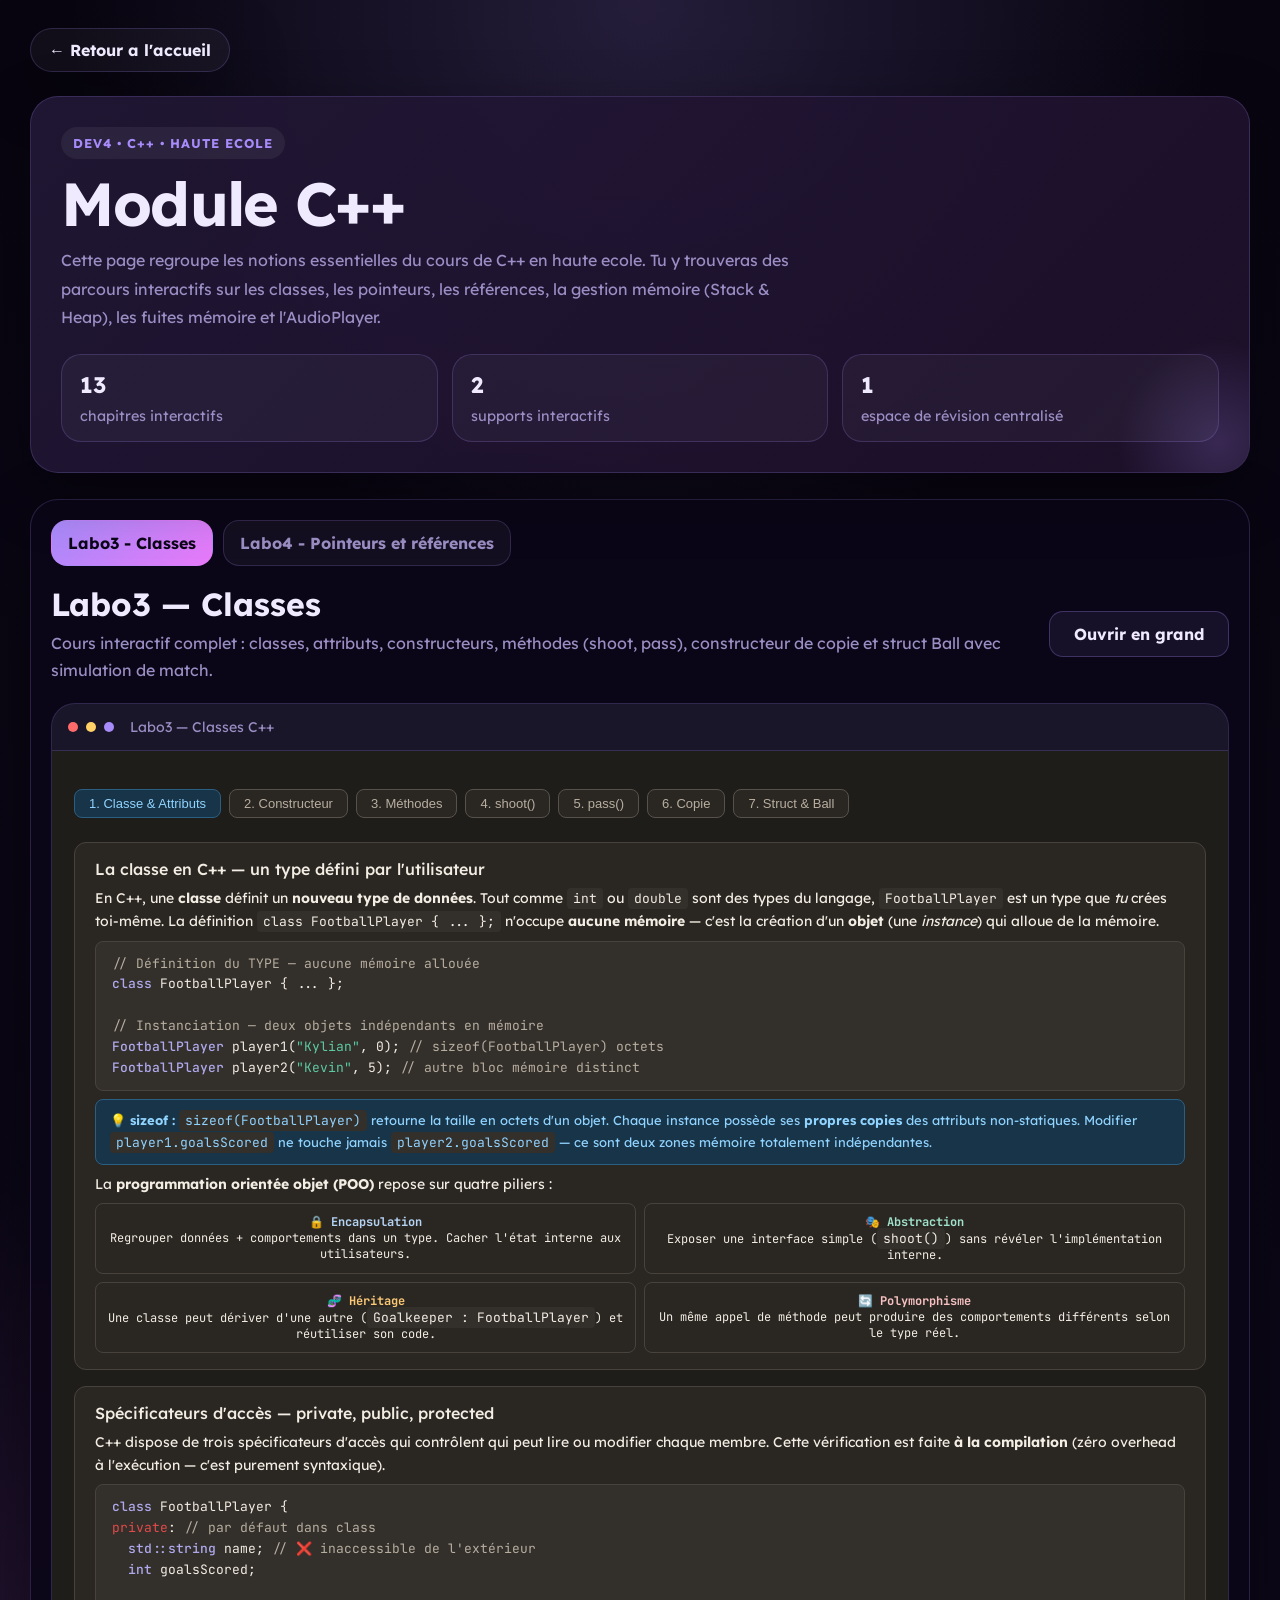
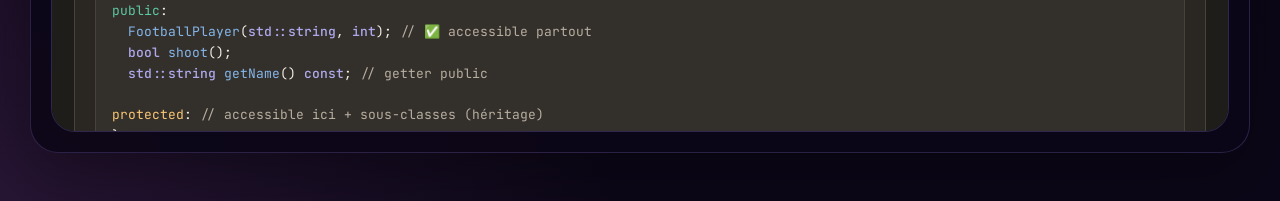
==== dev4/dev4.html @ a1382df2 "push" ====
<!doctype html>
<html lang="fr">
  <head>
    <meta charset="UTF-8" />
    <meta name="viewport" content="width=device-width, initial-scale=1.0" />
    <title>DEV4 | C++</title>
    <style>
      @import url("https://fonts.googleapis.com/css2?family=Lexend:wght@300;400;500;700;900&display=swap");

      :root {
        --bg: #0c0718;
        --bg-soft: #130e22;
        --card: rgba(22, 14, 44, 0.9);
        --border: rgba(167, 139, 250, 0.2);
        --text: #f0eaff;
        --muted: #9b8ec4;
        --purple: #a78bfa;
        --pink: #e879f9;
        --cyan: #63d2ff;
        --shadow: 0 20px 60px rgba(0, 0, 0, 0.35);
      }

      * {
        box-sizing: border-box;
        margin: 0;
        padding: 0;
      }

      body {
        min-height: 100vh;
        font-family: "Lexend", sans-serif;
        color: var(--text);
        background:
          radial-gradient(
            circle at top,
            rgba(167, 139, 250, 0.18),
            transparent 30%
          ),
          radial-gradient(
            circle at bottom left,
            rgba(232, 121, 249, 0.12),
            transparent 28%
          ),
          linear-gradient(180deg, #080510 0%, #0c0718 100%);
        padding: 28px 18px 48px;
      }

      .shell {
        max-width: 1220px;
        margin: 0 auto;
      }

      .back-btn {
        display: inline-flex;
        align-items: center;
        gap: 8px;
        padding: 11px 18px;
        border-radius: 999px;
        border: 1px solid var(--border);
        background: rgba(255, 255, 255, 0.04);
        color: var(--text);
        text-decoration: none;
        font-weight: 700;
        box-shadow: var(--shadow);
      }

      .hero {
        margin-top: 24px;
        padding: 30px;
        border: 1px solid var(--border);
        border-radius: 28px;
        background:
          linear-gradient(
            135deg,
            rgba(167, 139, 250, 0.12),
            rgba(232, 121, 249, 0.08)
          ),
          rgba(12, 7, 24, 0.92);
        box-shadow: var(--shadow);
        overflow: hidden;
        position: relative;
      }

      .hero::before {
        content: "";
        position: absolute;
        inset: auto -80px -80px auto;
        width: 220px;
        height: 220px;
        border-radius: 50%;
        background: radial-gradient(
          circle,
          rgba(167, 139, 250, 0.2),
          transparent 65%
        );
        pointer-events: none;
      }

      .hero-kicker {
        display: inline-flex;
        align-items: center;
        gap: 8px;
        margin-bottom: 14px;
        padding: 8px 12px;
        border-radius: 999px;
        background: rgba(255, 255, 255, 0.06);
        color: var(--purple);
        font-size: 0.8rem;
        font-weight: 700;
        letter-spacing: 1px;
        text-transform: uppercase;
      }

      .hero h1 {
        font-size: clamp(2.1rem, 5vw, 3.8rem);
        line-height: 1;
        margin-bottom: 12px;
        letter-spacing: -1.5px;
      }

      .hero p {
        max-width: 760px;
        color: var(--muted);
        line-height: 1.8;
        font-size: 1rem;
      }

      .stat-grid {
        display: grid;
        grid-template-columns: repeat(auto-fit, minmax(180px, 1fr));
        gap: 14px;
        margin-top: 22px;
      }

      .stat-card {
        padding: 16px 18px;
        border-radius: 20px;
        border: 1px solid var(--border);
        background: rgba(255, 255, 255, 0.04);
      }

      .stat-card strong {
        display: block;
        font-size: 1.4rem;
        margin-bottom: 6px;
      }

      .stat-card span {
        color: var(--muted);
        font-size: 0.9rem;
      }

      .workspace {
        margin-top: 26px;
        padding: 20px;
        border-radius: 28px;
        border: 1px solid var(--border);
        background: rgba(12, 7, 24, 0.94);
        box-shadow: var(--shadow);
      }

      .tabs {
        display: flex;
        flex-wrap: wrap;
        gap: 10px;
        margin-bottom: 18px;
      }

      .tab-btn {
        border: 1px solid var(--border);
        background: rgba(255, 255, 255, 0.04);
        color: var(--muted);
        padding: 12px 16px;
        border-radius: 16px;
        font: inherit;
        font-weight: 700;
        cursor: pointer;
        transition:
          transform 0.18s ease,
          background 0.18s ease,
          color 0.18s ease,
          border-color 0.18s ease;
      }

      .tab-btn:hover {
        transform: translateY(-1px);
        color: var(--text);
        border-color: rgba(167, 139, 250, 0.45);
      }

      .tab-btn.active {
        color: #0c0718;
        background: linear-gradient(135deg, var(--purple), var(--pink));
        border-color: transparent;
      }

      .panel {
        display: none;
      }

      .panel.active {
        display: block;
      }

      .panel-head {
        display: grid;
        grid-template-columns: minmax(0, 1fr) auto;
        gap: 14px;
        align-items: center;
        margin-bottom: 18px;
      }

      .panel-head h2 {
        font-size: clamp(1.3rem, 3vw, 2rem);
        margin-bottom: 6px;
      }

      .panel-head p {
        color: var(--muted);
        line-height: 1.7;
      }

      .open-link {
        display: inline-flex;
        align-items: center;
        justify-content: center;
        min-width: 180px;
        padding: 12px 16px;
        border-radius: 14px;
        border: 1px solid rgba(167, 139, 250, 0.28);
        background: rgba(167, 139, 250, 0.08);
        color: var(--text);
        text-decoration: none;
        font-weight: 700;
      }

      .frame-shell {
        border-radius: 24px;
        border: 1px solid var(--border);
        overflow: hidden;
        background: var(--bg-soft);
      }

      .frame-top {
        display: flex;
        align-items: center;
        gap: 8px;
        padding: 14px 16px;
        border-bottom: 1px solid var(--border);
        background: rgba(255, 255, 255, 0.03);
      }

      .dot {
        width: 10px;
        height: 10px;
        border-radius: 50%;
      }

      .dot.red {
        background: #ff6b6b;
      }

      .dot.yellow {
        background: #ffd166;
      }

      .dot.green {
        background: #a78bfa;
      }

      .frame-label {
        margin-left: 8px;
        color: var(--muted);
        font-size: 0.88rem;
      }

      iframe {
        width: 100%;
        height: 980px;
        border: 0;
        display: block;
        background: #1f1d1a;
      }

      @media (max-width: 900px) {
        .panel-head {
          grid-template-columns: 1fr;
        }

        .open-link {
          width: 100%;
        }

        iframe {
          height: 760px;
        }
      }
    </style>
  </head>
  <body>
    <div class="shell">
      <a class="back-btn" href="../index.html">&larr; Retour a l'accueil</a>

      <section class="hero">
        <div class="hero-kicker">DEV4 &bull; C++ &bull; Haute ecole</div>
        <h1>Module C++</h1>
        <p>
          Cette page regroupe les notions essentielles du cours de C++ en haute
          ecole. Tu y trouveras des parcours interactifs sur les classes, les
          pointeurs, les r&eacute;f&eacute;rences, la gestion m&eacute;moire
          (Stack &amp; Heap), les fuites m&eacute;moire et l'AudioPlayer.
        </p>

        <div class="stat-grid">
          <div class="stat-card">
            <strong>13</strong>
            <span>chapitres interactifs</span>
          </div>
          <div class="stat-card">
            <strong>2</strong>
            <span>supports interactifs</span>
          </div>
          <div class="stat-card">
            <strong>1</strong>
            <span>espace de r&eacute;vision centralis&eacute;</span>
          </div>
        </div>
      </section>

      <section class="workspace">
        <div class="tabs">
          <button class="tab-btn active" data-tab="labo3">
            Labo3 - Classes
          </button>
          <button class="tab-btn" data-tab="labo4">
            Labo4 - Pointeurs et r&eacute;f&eacute;rences
          </button>
        </div>

        <article class="panel active" id="panel-labo3">
          <div class="panel-head">
            <div>
              <h2>Labo3 &mdash; Classes</h2>
              <p>
                Cours interactif complet : classes, attributs, constructeurs,
                m&eacute;thodes (shoot, pass), constructeur de copie et struct
                Ball avec simulation de match.
              </p>
            </div>
            <a
              class="open-link"
              href="labo3_classes_interactif.html"
              target="_blank"
              >Ouvrir en grand</a
            >
          </div>
          <div class="frame-shell">
            <div class="frame-top">
              <span class="dot red"></span>
              <span class="dot yellow"></span>
              <span class="dot green"></span>
              <span class="frame-label">Labo3 &mdash; Classes C++</span>
            </div>
            <iframe
              src="labo3_classes_interactif.html"
              title="Labo3 Classes"
            ></iframe>
          </div>
        </article>

        <article class="panel" id="panel-labo4">
          <div class="panel-head">
            <div>
              <h2>Labo4 &mdash; Pointeurs et r&eacute;f&eacute;rences</h2>
              <p>
                Cours interactif complet : pointeurs, r&eacute;f&eacute;rences,
                Stack vs Heap, copie vs r&eacute;f&eacute;rence, memory leak et
                AudioPlayer avec visualisation du signal audio.
              </p>
            </div>
            <a
              class="open-link"
              href="cpp_memory_cours_interactif.html"
              target="_blank"
              >Ouvrir en grand</a
            >
          </div>
          <div class="frame-shell">
            <div class="frame-top">
              <span class="dot red"></span>
              <span class="dot yellow"></span>
              <span class="dot green"></span>
              <span class="frame-label"
                >Labo4 &mdash; Pointeurs &amp; R&eacute;f&eacute;rences</span
              >
            </div>
            <iframe
              src="cpp_memory_cours_interactif.html"
              title="Labo4 Pointeurs et r&eacute;f&eacute;rences"
            ></iframe>
          </div>
        </article>
      </section>
    </div>

    <script>
      const tabs = document.querySelectorAll(".tab-btn");
      const panels = document.querySelectorAll(".panel");

      tabs.forEach((tab) => {
        tab.addEventListener("click", () => {
          const target = tab.dataset.tab;

          tabs.forEach((btn) => btn.classList.remove("active"));
          panels.forEach((panel) => panel.classList.remove("active"));

          tab.classList.add("active");
          document.getElementById("panel-" + target).classList.add("active");
        });
      });
    </script>
  </body>
</html>
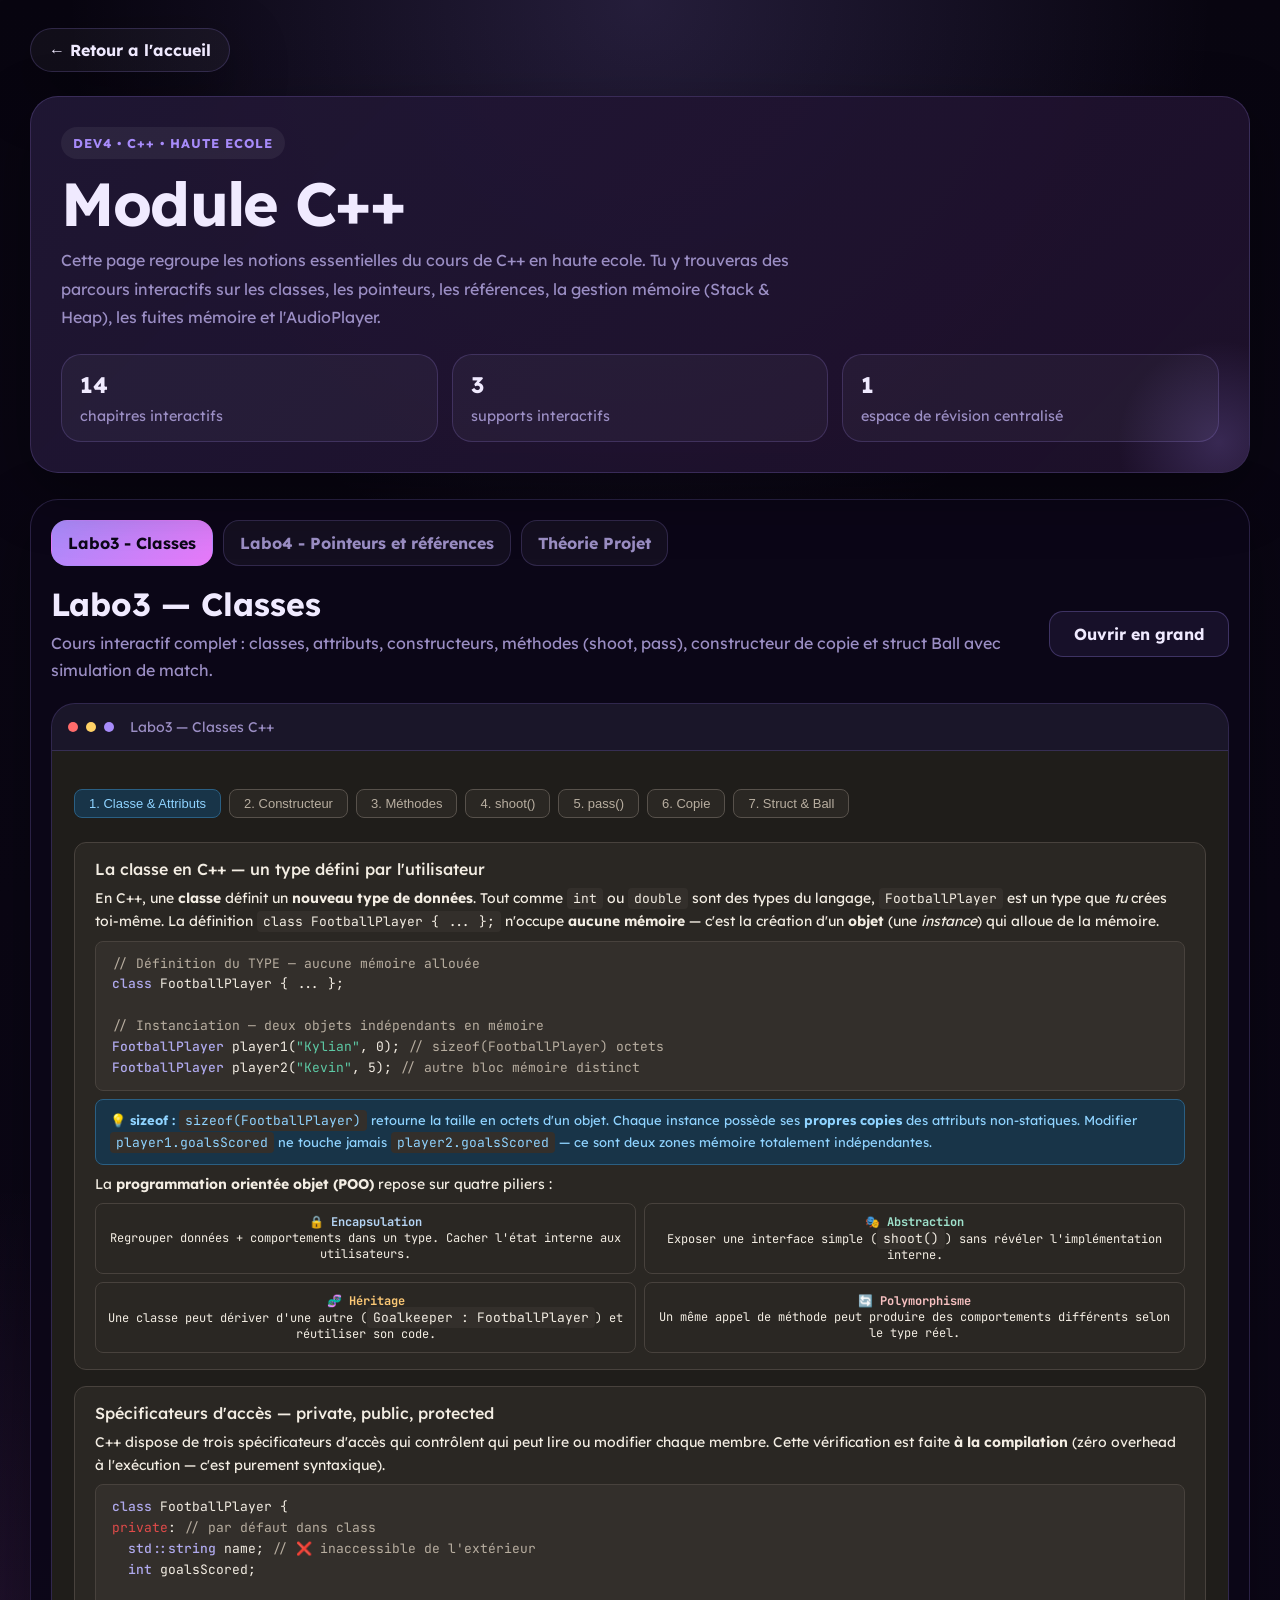
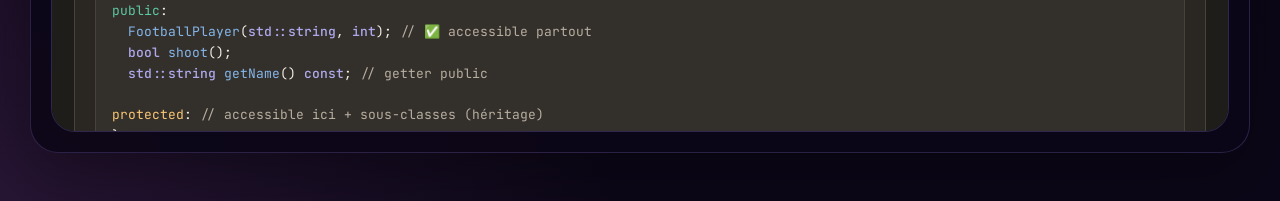
==== commit 930e0c24: "xzx" ====
--- a/dev4/dev4.html
+++ b/dev4/dev4.html
@@ -313,11 +313,11 @@
 
         <div class="stat-grid">
           <div class="stat-card">
-            <strong>13</strong>
+            <strong>14</strong>
             <span>chapitres interactifs</span>
           </div>
           <div class="stat-card">
-            <strong>2</strong>
+            <strong>3</strong>
             <span>supports interactifs</span>
           </div>
           <div class="stat-card">
@@ -334,6 +334,9 @@
           </button>
           <button class="tab-btn" data-tab="labo4">
             Labo4 - Pointeurs et r&eacute;f&eacute;rences
+          </button>
+          <button class="tab-btn" data-tab="theorie">
+            Th&eacute;orie Projet
           </button>
         </div>
 
@@ -368,6 +371,43 @@
           </div>
         </article>
 
+        <article class="panel" id="panel-theorie">
+          <div class="panel-head">
+            <div>
+              <h2>
+                Th&eacute;orie Projet &mdash; Son, Samples, S&eacute;quenceur
+              </h2>
+              <p>
+                Cours interactif complet : repr&eacute;sentation du son, samples
+                &amp; buffer, fr&eacute;quence d&rsquo;&eacute;chantillonnage,
+                st&eacute;r&eacute;o &amp; frames, fichier .WAV,
+                s&eacute;quenceur et architecture de la bo&icirc;te &agrave;
+                rythmes.
+              </p>
+            </div>
+            <a
+              class="open-link"
+              href="theorie_projet_interactif.html"
+              target="_blank"
+              >Ouvrir en grand</a
+            >
+          </div>
+          <div class="frame-shell">
+            <div class="frame-top">
+              <span class="dot red"></span>
+              <span class="dot yellow"></span>
+              <span class="dot green"></span>
+              <span class="frame-label"
+                >Th&eacute;orie Projet &mdash; Son &amp; Audio</span
+              >
+            </div>
+            <iframe
+              src="theorie_projet_interactif.html"
+              title="Th&eacute;orie Projet"
+            ></iframe>
+          </div>
+        </article>
+
         <article class="panel" id="panel-labo4">
           <div class="panel-head">
             <div>
